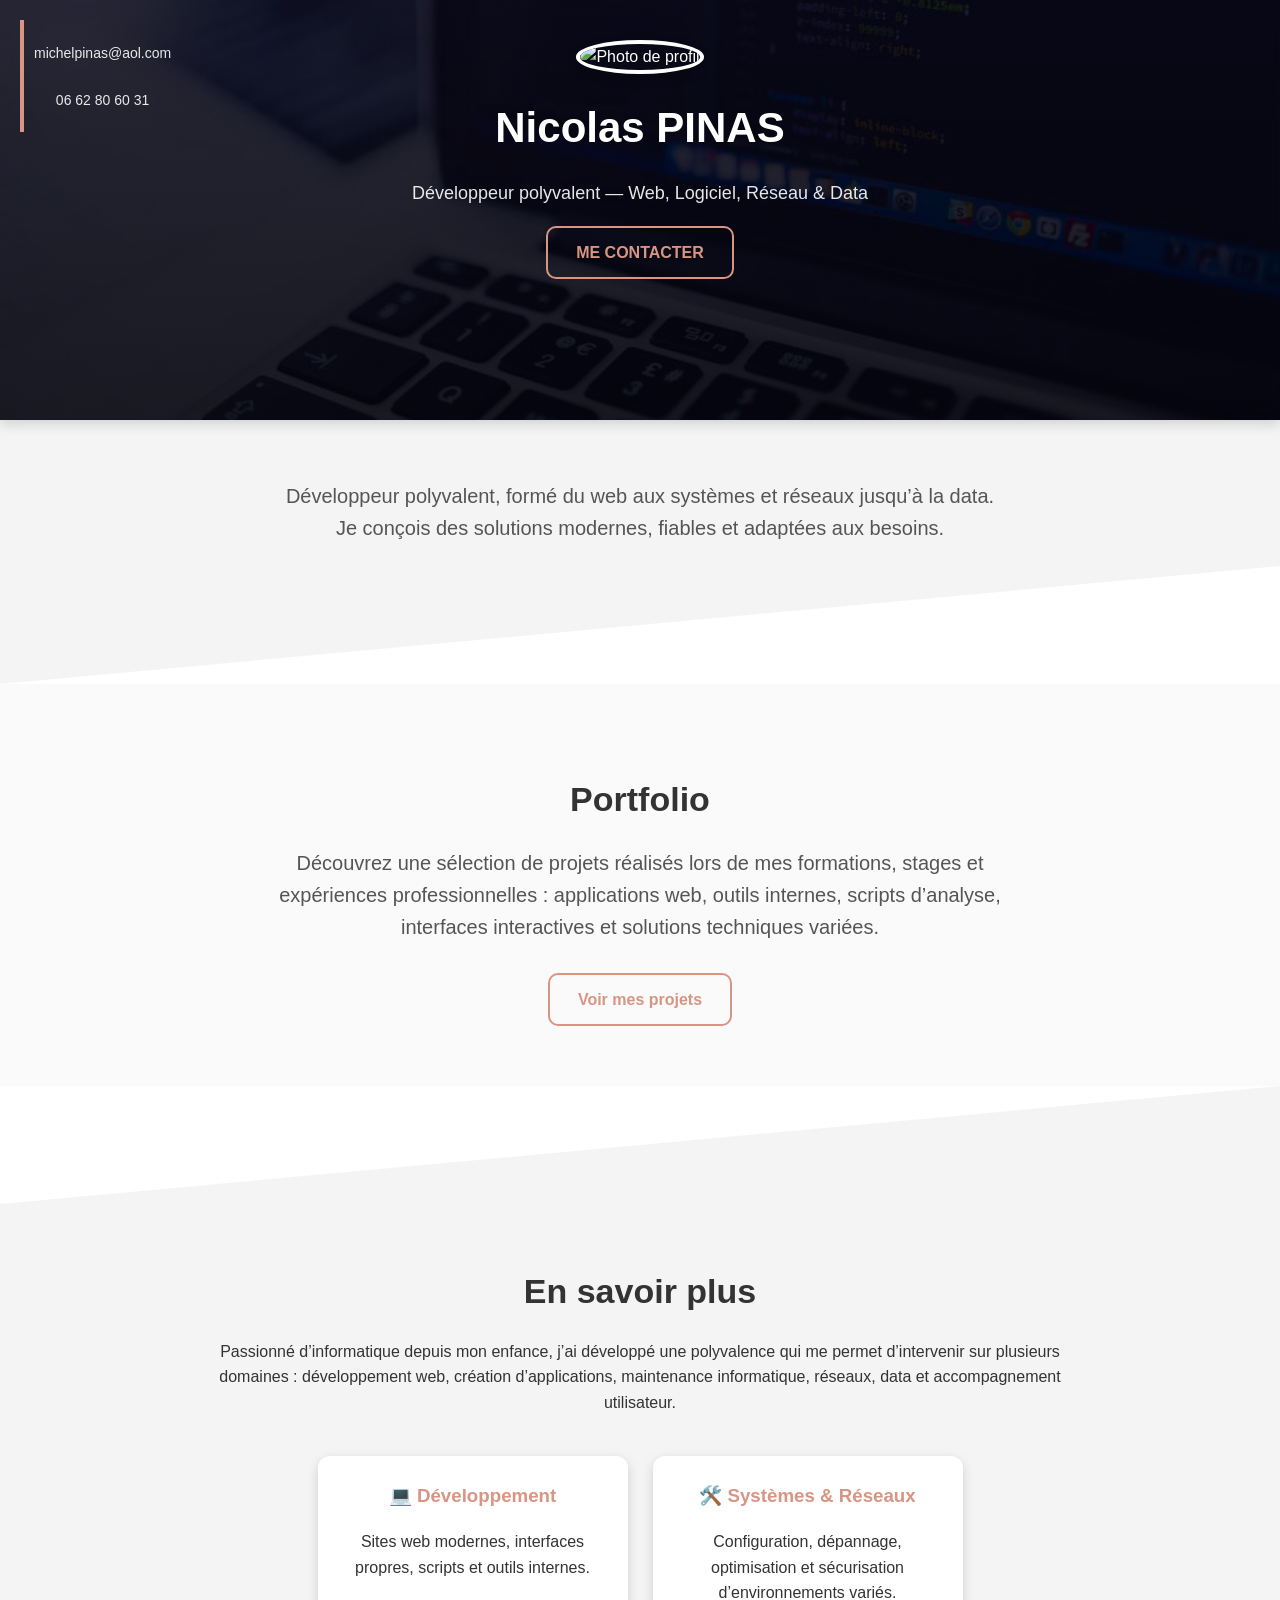
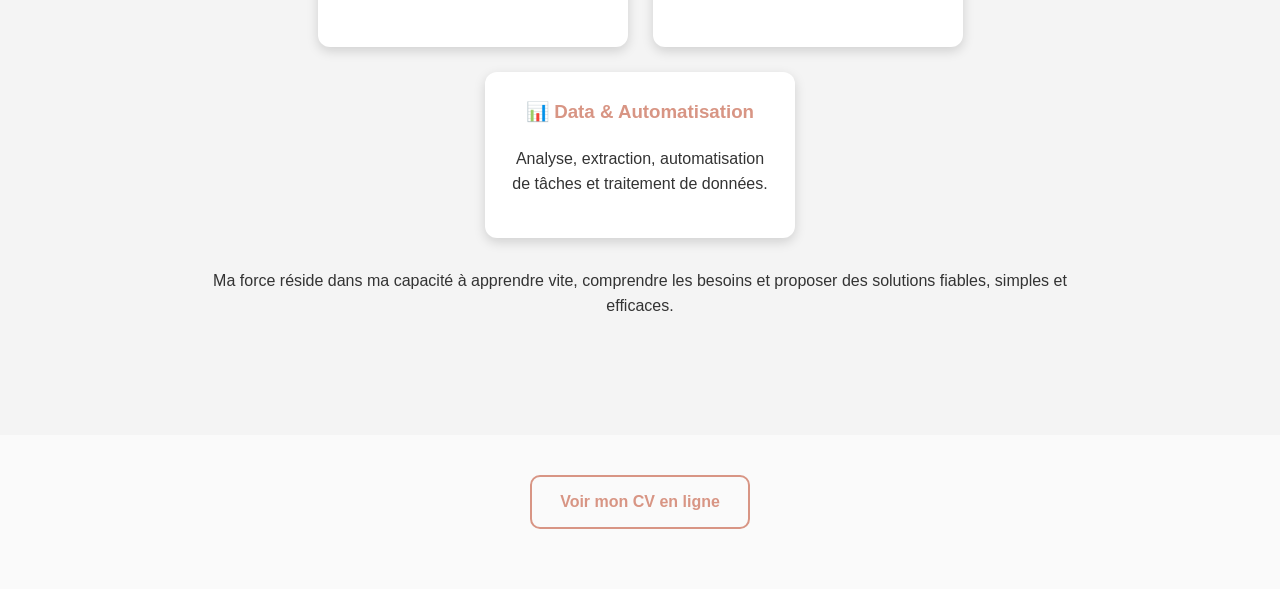
==== index.html @ ec6dd77d "Mise en ligne du portfolio" ====
<!doctype html>
<html lang="fr">
  <head>
    <meta charset="UTF-8" />
    <meta name="viewport" content="width=device-width, initial-scale=1.0" />
    <link rel="stylesheet" href="/style.css" />
    <link rel="icon" href="favicon.ico" type="image/x-icon" />
    <title>Nicolas PINAS</title>
  </head>

  <body>
    <!-- COVER -->
    <div class="cover">
      <img src="/images/nico.png" class="cover_profile" alt="Photo de profil" />
      <h1>Nicolas PINAS</h1>
      <p>Développeur polyvalent — Web, Logiciel, Réseau & Data</p>

      <div style="text-align: center">
        <a
          class="boutton_contact"
          href="mailto:michelpinas@aol.com?subject=Contact%20depuis%20mon%20CV%20en%20ligne"
        >
          ME CONTACTER
        </a>
      </div>

      <div class="cover_contact">
        <p><a href="mailto:michelpinas@aol.com">michelpinas@aol.com</a></p>
        <p><a href="tel:+33662806031">06 62 80 60 31</a></p>
      </div>
    </div>

    <!-- INTRO -->
    <div class="section section_grise1">
      <div class="barre"></div>
      <p class="presentation">
        Développeur polyvalent, formé du web aux systèmes et réseaux jusqu’à la
        data.<br />
        Je conçois des solutions modernes, fiables et adaptées aux besoins.
      </p>
    </div>

    <!-- PORTFOLIO -->
    <div class="section">
      <h2>Portfolio</h2>
      <p class="presentation" style="max-width: 800px; margin: auto">
        Découvrez une sélection de projets réalisés lors de mes formations,
        stages et expériences professionnelles : applications web, outils
        internes, scripts d’analyse, interfaces interactives et solutions
        techniques variées.
      </p>

      <div style="text-align: center; margin-top: 30px">
        <a class="boutton_cv" href="portfolio.html">Voir mes projets</a>
      </div>
    </div>

    <!-- EN SAVOIR PLUS (VERSION AMÉLIORÉE) -->
    <div class="section section_grise2">
      <h2>En savoir plus</h2>

      <div class="about_container">
        <p class="plus">
          Passionné d’informatique depuis mon enfance, j’ai développé une
          polyvalence qui me permet d’intervenir sur plusieurs domaines :
          développement web, création d’applications, maintenance informatique,
          réseaux, data et accompagnement utilisateur.
        </p>

        <div class="about_highlights">
          <div class="highlight_item">
            <h3>💻 Développement</h3>
            <p>
              Sites web modernes, interfaces propres, scripts et outils
              internes.
            </p>
          </div>

          <div class="highlight_item">
            <h3>🛠️ Systèmes & Réseaux</h3>
            <p>
              Configuration, dépannage, optimisation et sécurisation
              d’environnements variés.
            </p>
          </div>

          <div class="highlight_item">
            <h3>📊 Data & Automatisation</h3>
            <p>
              Analyse, extraction, automatisation de tâches et traitement de
              données.
            </p>
          </div>
        </div>

        <p class="plus" style="margin-top: 30px">
          Ma force réside dans ma capacité à apprendre vite, comprendre les
          besoins et proposer des solutions fiables, simples et efficaces.
        </p>
      </div>
    </div>

    <!-- BOUTON CV -->
    <div style="text-align: center; margin-top: 40px; margin-bottom: 60px">
      <a class="boutton_cv" href="cv.html">Voir mon CV en ligne</a>
    </div>
  </body>
</html>
---- style.css ----
/* ============================================================
   VARIABLES
============================================================ */
:root {
  --color1: #d89584;
  --color2: #ffffff;
  --color3: #f4f4f4;
  --text-dark: #333;
  --text-light: #555;
  --shadow: 0 4px 12px rgba(0, 0, 0, 0.15);
  --shadow-hover: 0 6px 20px rgba(0, 0, 0, 0.25);
  --radius: 12px;
  --transition: 0.3s ease;
}

/* ============================================================
   GLOBAL
============================================================ */
body {
  margin: 0;
  font-family: "Segoe UI", Arial, sans-serif;
  background-color: #fafafa;
  color: var(--text-dark);
  line-height: 1.6;
}

h1,
h2,
h3 {
  font-weight: 700;
}

/* ============================================================
   COVER / HERO
============================================================ */
.cover {
  background:
    linear-gradient(to bottom, rgba(0, 0, 0, 0.4), rgba(0, 0, 0, 0.6)),
    url(/images/cover.jpg) no-repeat center/cover;
  height: 380px;
  position: relative;
  text-align: center;
  color: white;
  padding-top: 40px;
  box-shadow: var(--shadow);
}

.cover_profile {
  height: 120px;
  border-radius: 50%;
  border: 4px solid white;
  box-shadow: var(--shadow);
  margin-bottom: 10px;
  transition: var(--transition);
}

.cover_profile:hover {
  transform: scale(1.05);
}

.cover h1 {
  font-size: 42px;
  margin: 10px 0 5px 0;
}

.cover p {
  font-size: 18px;
  opacity: 0.9;
}

.cover_contact {
  position: absolute;
  top: 20px;
  left: 20px;
  border-left: 4px solid var(--color1);
  padding-left: 10px;
}

.cover_contact a {
  color: white;
  text-decoration: none;
  font-size: 14px;
  transition: var(--transition);
}

.cover_contact a:hover {
  opacity: 0.7;
}

/* ============================================================
   BUTTONS — CHOISIS TON STYLE CI-DESSOUS
============================================================ */

/* ------------------------------------------------------------
   STYLE 1 — GLASSMORPHISM (MODERNE, TRANSLUCIDE)
------------------------------------------------------------ */
/*
.boutton_contact,
.boutton_cv {
  display: inline-block;
  padding: 12px 28px;
  border-radius: var(--radius);
  background: rgba(255, 255, 255, 0.15);
  backdrop-filter: blur(6px);
  border: 1px solid rgba(255, 255, 255, 0.4);
  color: white;
  font-weight: 600;
  text-decoration: none;
  transition: var(--transition);
}

.boutton_contact:hover,
.boutton_cv:hover {
  background: var(--color1);
  border-color: var(--color1);
  transform: translateY(-3px);
  box-shadow: var(--shadow-hover);
}
*/

/* ------------------------------------------------------------
   STYLE 2 — MATERIAL DESIGN (BOUTON PLEIN, PRO)
------------------------------------------------------------ */
/*
.boutton_contact,
.boutton_cv {
  display: inline-block;
  padding: 12px 28px;
  border-radius: 8px;
  background: var(--color1);
  color: white;
  font-weight: 600;
  text-decoration: none;
  transition: var(--transition);
  box-shadow: var(--shadow);
}

.boutton_contact:hover,
.boutton_cv:hover {
  background: #c07a6c;
  transform: translateY(-3px);
  box-shadow: var(--shadow-hover);
}
*/

/* ------------------------------------------------------------
   STYLE 3 — OUTLINE PREMIUM (ÉLÉGANT, MINIMALISTE)
------------------------------------------------------------ */

.boutton_contact,
.boutton_cv {
  display: inline-block;
  padding: 12px 28px;
  border-radius: 10px;
  border: 2px solid var(--color1);
  color: var(--color1);
  background: transparent;
  font-weight: 600;
  text-decoration: none;
  transition: var(--transition);
}

.boutton_contact:hover,
.boutton_cv:hover {
  background: var(--color1);
  color: white;
  transform: translateY(-3px);
}

/* ============================================================
   SECTIONS
============================================================ */
.section {
  padding: 60px 40px;
}

.section_grise1 {
  background: url(/images/triangle2white.svg) no-repeat center bottom/100%;
  background-color: var(--color3);
  padding-bottom: 140px;
}

.section_grise2 {
  background: url(/images/triangle1white.svg) no-repeat center top/100%;
  background-color: var(--color3);
  padding-top: 150px;
  padding-bottom: 100px;
}

h2 {
  text-align: center;
  font-size: 34px;
  margin-bottom: 20px;
  color: var(--text-dark);
}

.presentation {
  text-align: center;
  font-size: 20px;
  max-width: 800px;
  margin: auto;
  color: var(--text-light);
}

/* ============================================================
   CARDS
============================================================ */
.card {
  background: white;
  border-radius: var(--radius);
  padding: 25px;
  width: 260px;
  text-align: center;
  box-shadow: var(--shadow);
  transition: var(--transition);
}

.card:hover {
  transform: translateY(-6px);
  box-shadow: var(--shadow-hover);
}

.card h3 {
  margin-top: 0;
  color: var(--color1);
}

/* ============================================================
   TIMELINE
============================================================ */
.timeline_wrapper {
  margin-top: 40px;
}

.timeline {
  max-width: 700px;
  margin: auto;
  border-left: 3px solid var(--color1);
  padding-left: 25px;
}

.timeline_item {
  margin-bottom: 35px;
  position: relative;
  padding-left: 10px;
}

.timeline_item::before {
  content: "";
  width: 14px;
  height: 14px;
  background: var(--color1);
  border-radius: 50%;
  position: absolute;
  left: -32px;
  top: 5px;
}

.timeline_item h3 {
  margin: 0;
  color: var(--color1);
  font-size: 20px;
}

.timeline_item p {
  margin-top: 5px;
  color: var(--text-light);
}

/* ============================================================
   RESPONSIVE
============================================================ */
@media (max-width: 768px) {
  .card {
    width: 100%;
  }

  .timeline {
    border-left: none;
    padding-left: 0;
  }

  .timeline_item::before {
    display: none;
  }

  .cover {
    height: auto;
    padding-bottom: 40px;
  }
}
.about_container {
  max-width: 900px;
  margin: auto;
  text-align: center;
}

.about_highlights {
  display: flex;
  justify-content: center;
  gap: 25px;
  margin-top: 40px;
  flex-wrap: wrap;
}

.highlight_item {
  background: white;
  border-radius: var(--radius);
  padding: 25px;
  width: 260px;
  box-shadow: var(--shadow);
  transition: var(--transition);
}

.highlight_item:hover {
  transform: translateY(-6px);
  box-shadow: var(--shadow-hover);
}

.highlight_item h3 {
  margin-top: 0;
  color: var(--color1);
}
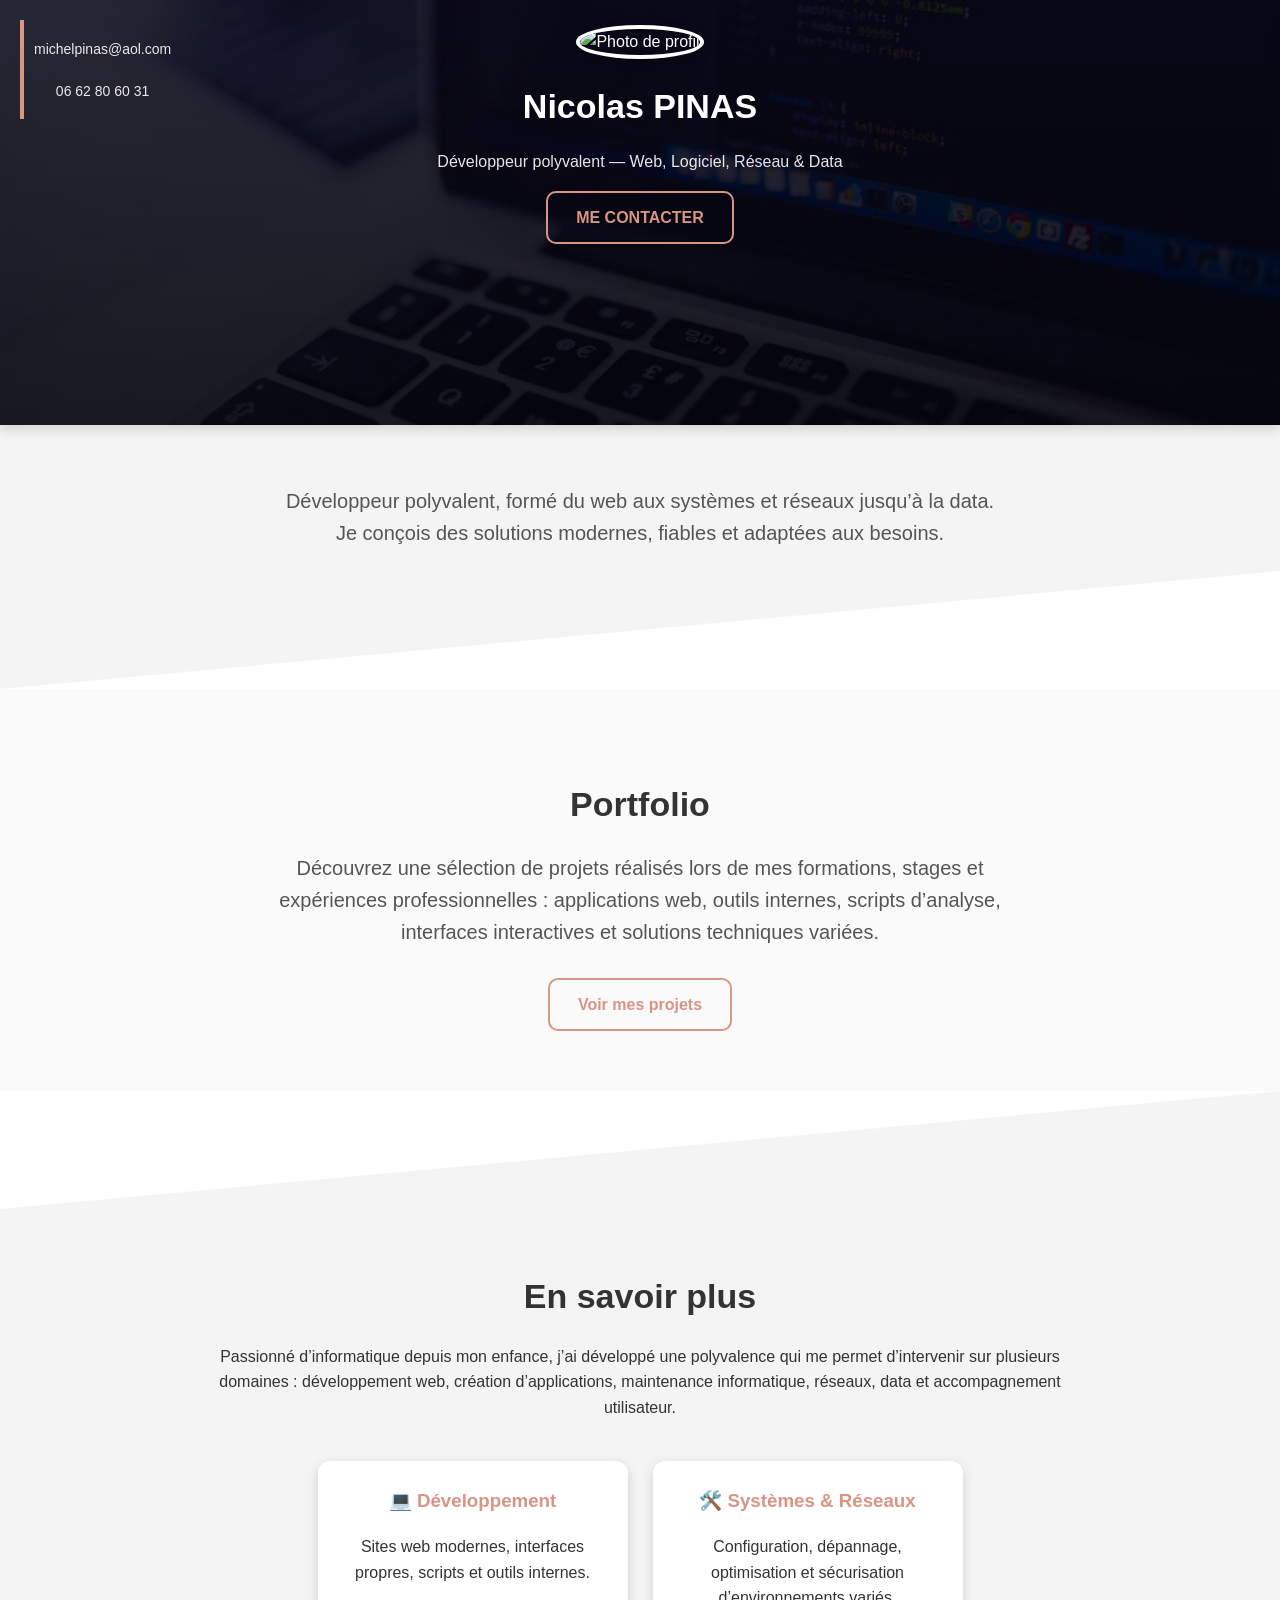
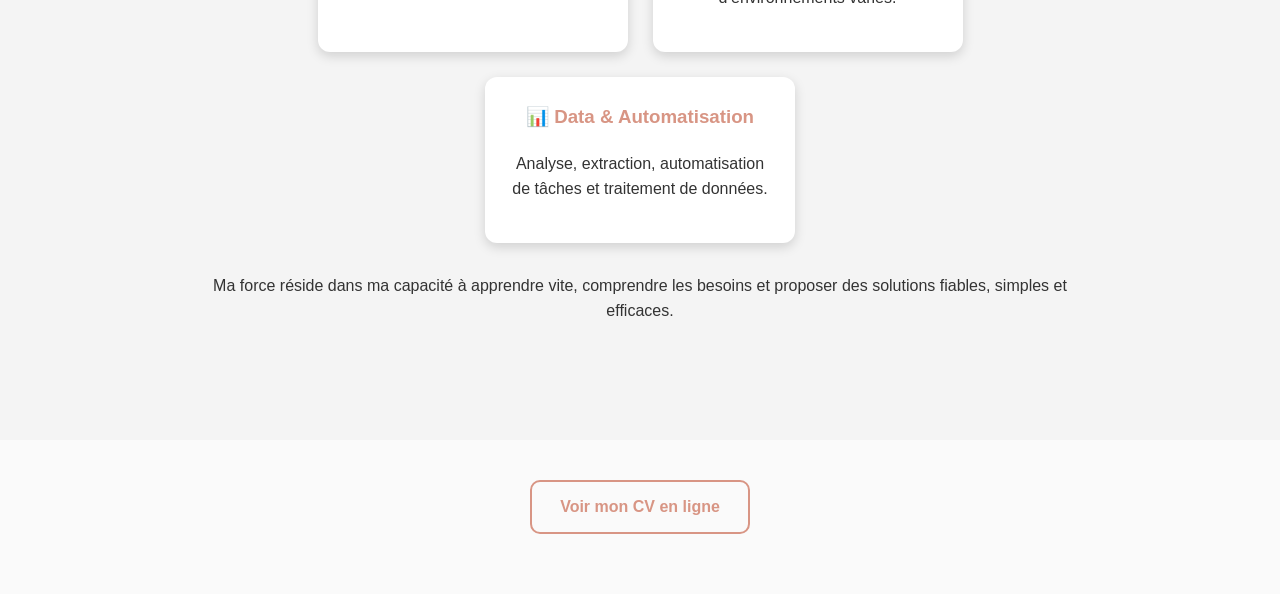
==== commit ef52669f: "Update index.html" ====
--- a/index.html
+++ b/index.html
@@ -3,7 +3,7 @@
   <head>
     <meta charset="UTF-8" />
     <meta name="viewport" content="width=device-width, initial-scale=1.0" />
-    <link rel="stylesheet" href="/style.css" />
+   <link rel="stylesheet" href="style.css?v=3" />
     <link rel="icon" href="favicon.ico" type="image/x-icon" />
     <title>Nicolas PINAS</title>
   </head>
@@ -11,7 +11,7 @@
   <body>
     <!-- COVER -->
     <div class="cover">
-      <img src="/images/nico.png" class="cover_profile" alt="Photo de profil" />
+      <img src="images/nico.png" class="cover_profile" alt="Photo de profil" />
       <h1>Nicolas PINAS</h1>
       <p>Développeur polyvalent — Web, Logiciel, Réseau & Data</p>
 
--- a/style.css
+++ b/style.css
@@ -36,12 +36,12 @@
 .cover {
   background:
     linear-gradient(to bottom, rgba(0, 0, 0, 0.4), rgba(0, 0, 0, 0.6)),
-    url(/images/cover.jpg) no-repeat center/cover;
-  height: 380px;
+    url(images/cover.jpg) no-repeat center/cover;
+  height: 400px; /* cover réduite */
   position: relative;
   text-align: center;
   color: white;
-  padding-top: 40px;
+  padding-top: 25px;
   box-shadow: var(--shadow);
 }
 
@@ -59,12 +59,12 @@
 }
 
 .cover h1 {
-  font-size: 42px;
+  font-size: 34px;
   margin: 10px 0 5px 0;
 }
 
 .cover p {
-  font-size: 18px;
+  font-size: 16px;
   opacity: 0.9;
 }
 
@@ -88,65 +88,8 @@
 }
 
 /* ============================================================
-   BUTTONS — CHOISIS TON STYLE CI-DESSOUS
-============================================================ */
-
-/* ------------------------------------------------------------
-   STYLE 1 — GLASSMORPHISM (MODERNE, TRANSLUCIDE)
------------------------------------------------------------- */
-/*
-.boutton_contact,
-.boutton_cv {
-  display: inline-block;
-  padding: 12px 28px;
-  border-radius: var(--radius);
-  background: rgba(255, 255, 255, 0.15);
-  backdrop-filter: blur(6px);
-  border: 1px solid rgba(255, 255, 255, 0.4);
-  color: white;
-  font-weight: 600;
-  text-decoration: none;
-  transition: var(--transition);
-}
-
-.boutton_contact:hover,
-.boutton_cv:hover {
-  background: var(--color1);
-  border-color: var(--color1);
-  transform: translateY(-3px);
-  box-shadow: var(--shadow-hover);
-}
-*/
-
-/* ------------------------------------------------------------
-   STYLE 2 — MATERIAL DESIGN (BOUTON PLEIN, PRO)
------------------------------------------------------------- */
-/*
-.boutton_contact,
-.boutton_cv {
-  display: inline-block;
-  padding: 12px 28px;
-  border-radius: 8px;
-  background: var(--color1);
-  color: white;
-  font-weight: 600;
-  text-decoration: none;
-  transition: var(--transition);
-  box-shadow: var(--shadow);
-}
-
-.boutton_contact:hover,
-.boutton_cv:hover {
-  background: #c07a6c;
-  transform: translateY(-3px);
-  box-shadow: var(--shadow-hover);
-}
-*/
-
-/* ------------------------------------------------------------
-   STYLE 3 — OUTLINE PREMIUM (ÉLÉGANT, MINIMALISTE)
------------------------------------------------------------- */
-
+   BUTTONS — OUTLINE PREMIUM
+============================================================ */
 .boutton_contact,
 .boutton_cv {
   display: inline-block;
@@ -175,13 +118,13 @@
 }
 
 .section_grise1 {
-  background: url(/images/triangle2white.svg) no-repeat center bottom/100%;
+  background: url(images/triangle2white.svg) no-repeat center bottom/100%;
   background-color: var(--color3);
   padding-bottom: 140px;
 }
 
 .section_grise2 {
-  background: url(/images/triangle1white.svg) no-repeat center top/100%;
+  background: url(images/triangle1white.svg) no-repeat center top/100%;
   background-color: var(--color3);
   padding-top: 150px;
   padding-bottom: 100px;
@@ -285,10 +228,14 @@
   }
 
   .cover {
-    height: auto;
+    height: 220px;
     padding-bottom: 40px;
   }
 }
+
+/* ============================================================
+   ABOUT SECTION
+============================================================ */
 .about_container {
   max-width: 900px;
   margin: auto;
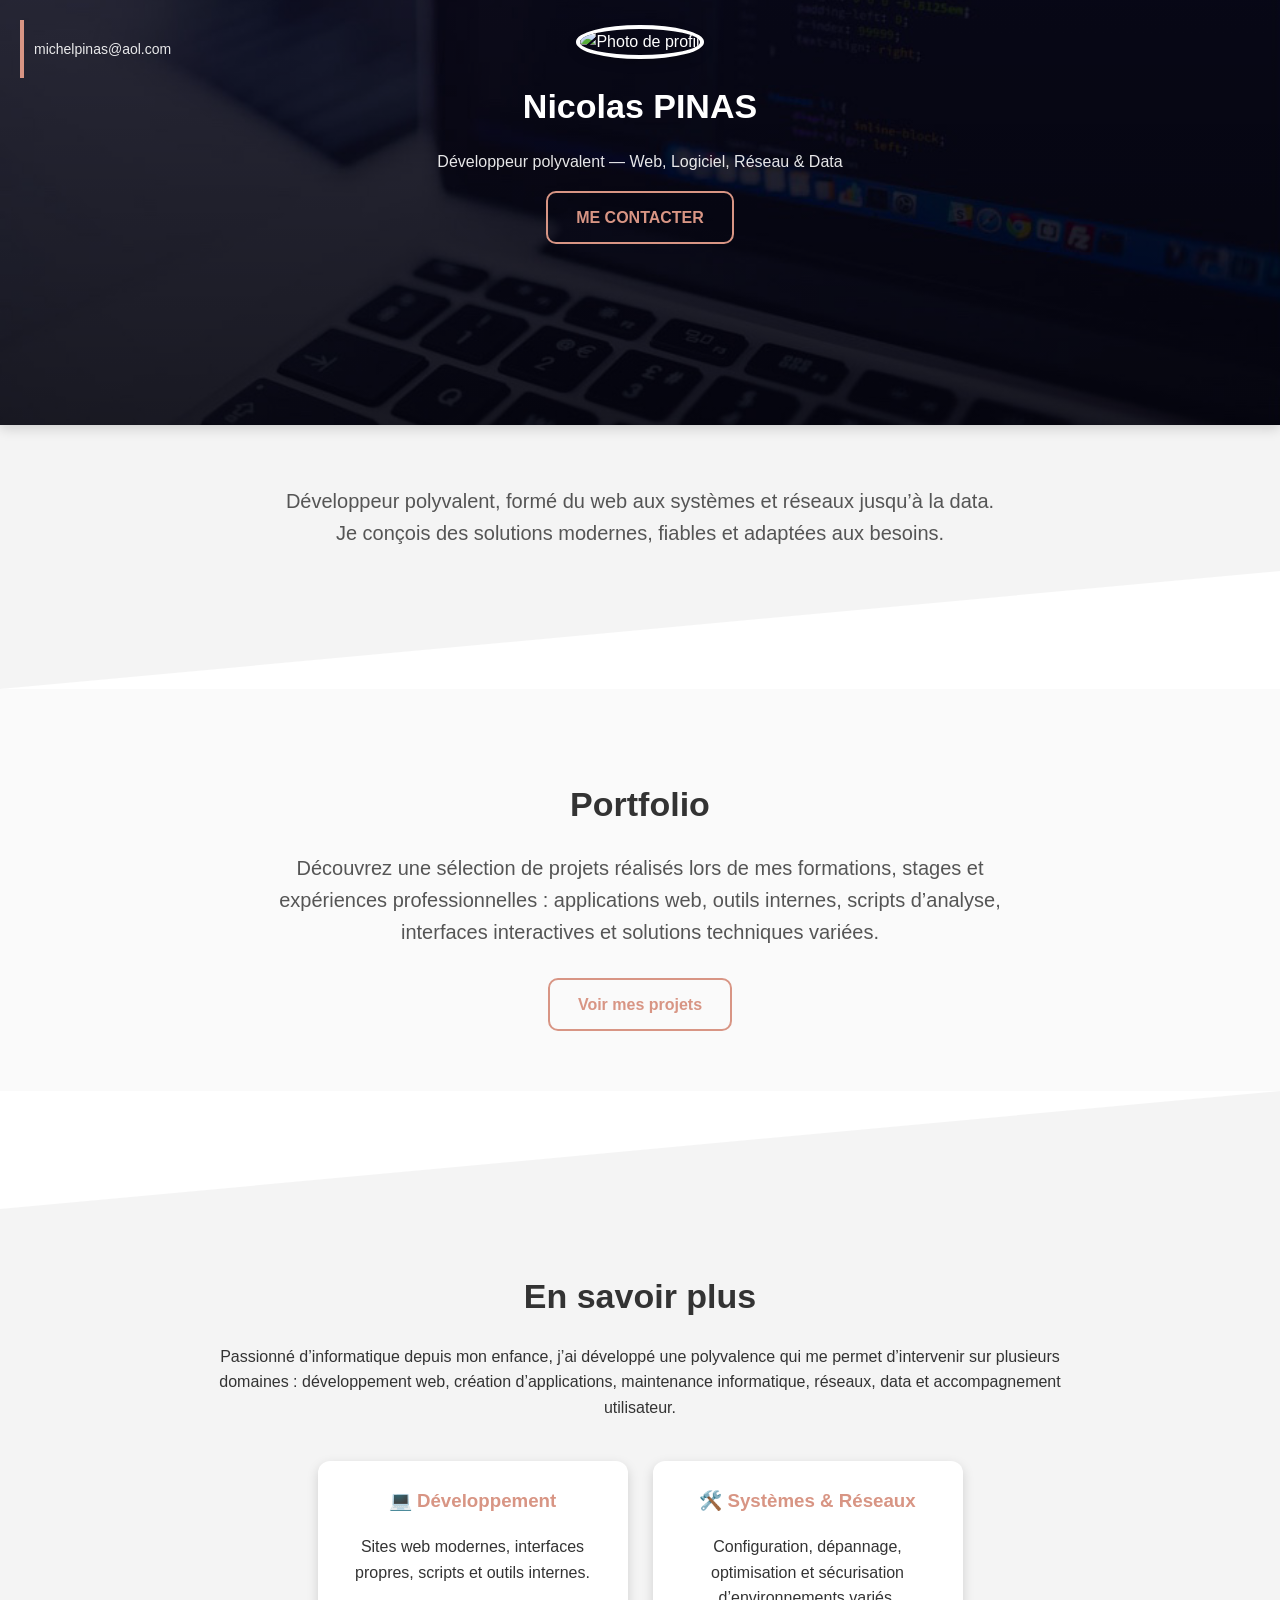
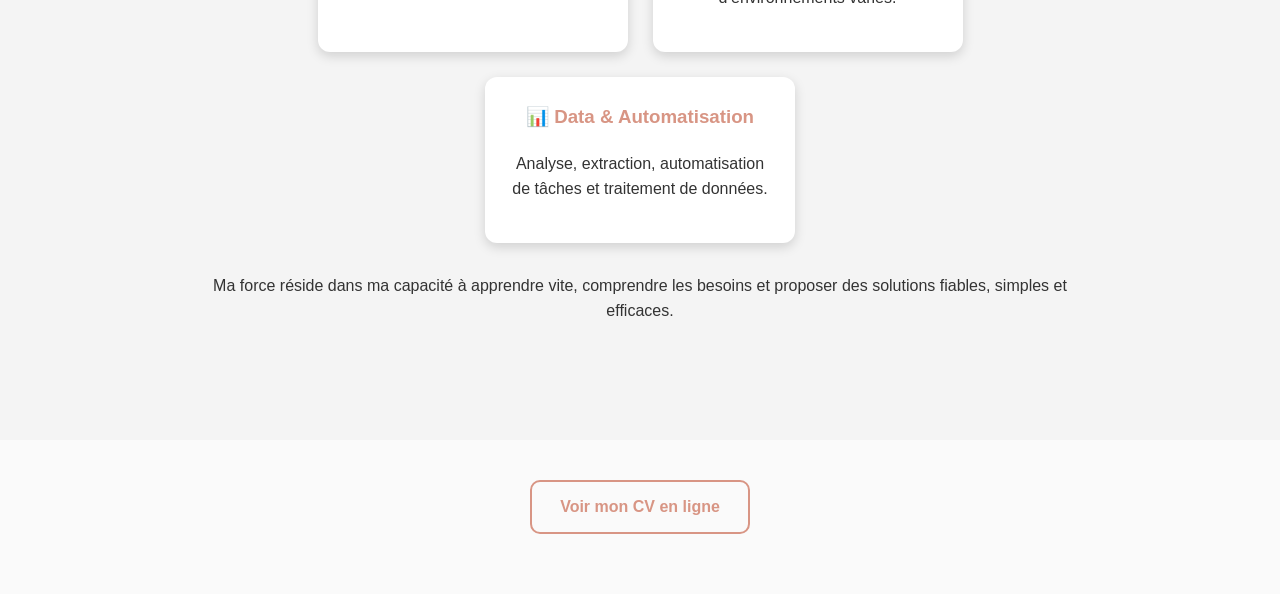
==== commit 5be76bdf: "Update contact information in index.html" ====
--- a/index.html
+++ b/index.html
@@ -3,7 +3,7 @@
   <head>
     <meta charset="UTF-8" />
     <meta name="viewport" content="width=device-width, initial-scale=1.0" />
-   <link rel="stylesheet" href="style.css?v=3" />
+   <link rel="stylesheet" href="style.css?v=4" />
     <link rel="icon" href="favicon.ico" type="image/x-icon" />
     <title>Nicolas PINAS</title>
   </head>
@@ -26,7 +26,7 @@
 
       <div class="cover_contact">
         <p><a href="mailto:michelpinas@aol.com">michelpinas@aol.com</a></p>
-        <p><a href="tel:+33662806031">06 62 80 60 31</a></p>
+        <p><a href="https://www.linkedin.com/in/nicolas-pinas-7476a5181/"></a></p>
       </div>
     </div>
 
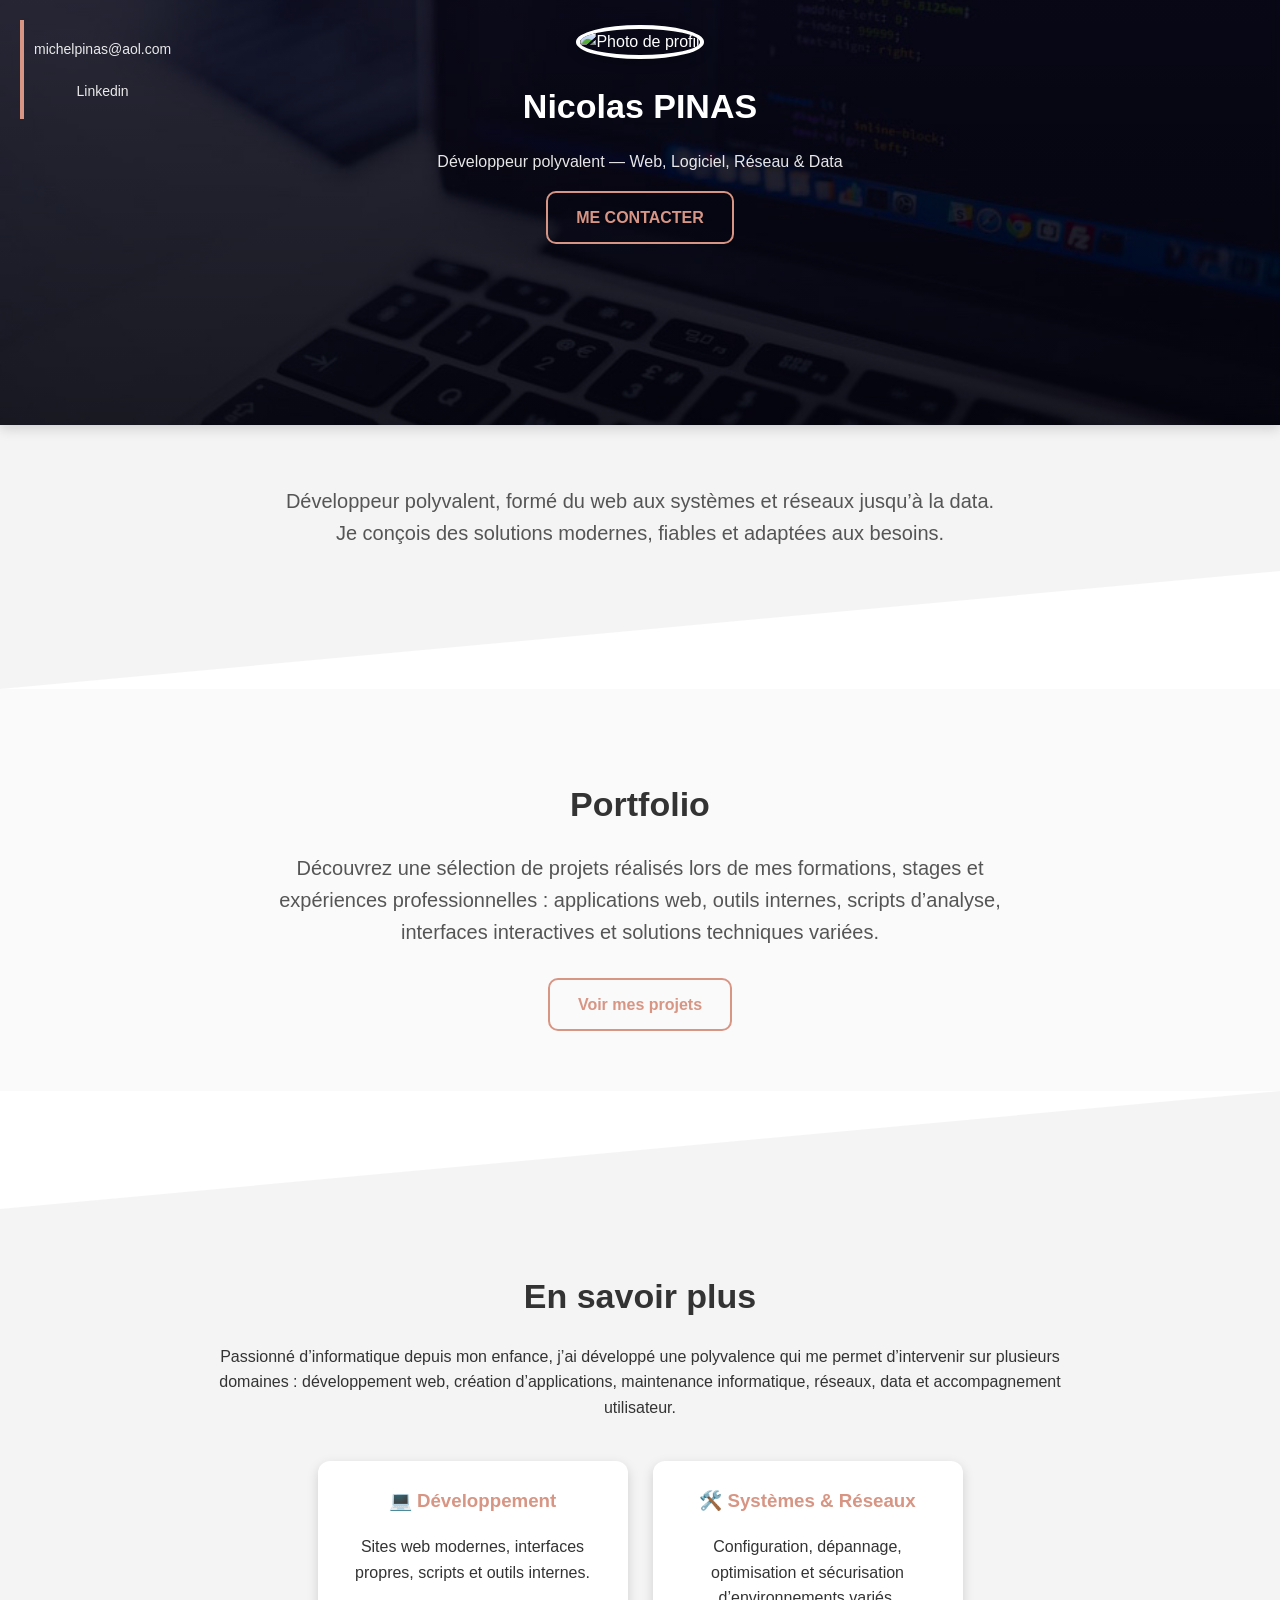
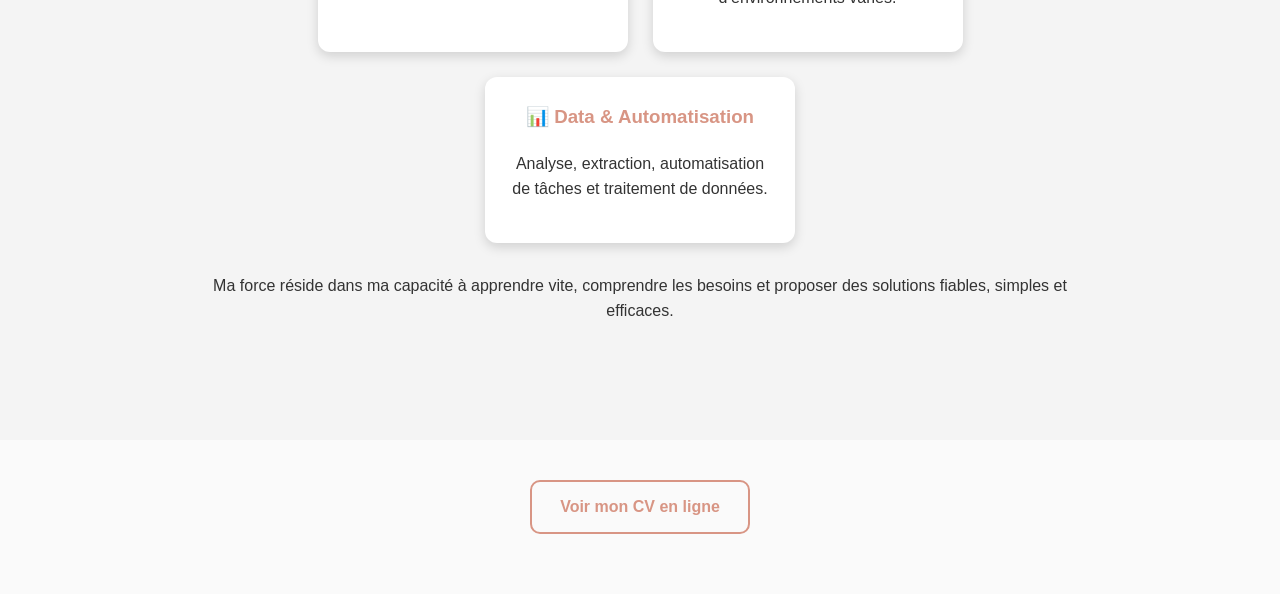
==== commit 9f7bfb17: "Add text to LinkedIn link in index.html" ====
--- a/index.html
+++ b/index.html
@@ -26,7 +26,7 @@
 
       <div class="cover_contact">
         <p><a href="mailto:michelpinas@aol.com">michelpinas@aol.com</a></p>
-        <p><a href="https://www.linkedin.com/in/nicolas-pinas-7476a5181/"></a></p>
+        <p><a href="https://www.linkedin.com/in/nicolas-pinas-7476a5181/">Linkedin</a></p>
       </div>
     </div>
 
